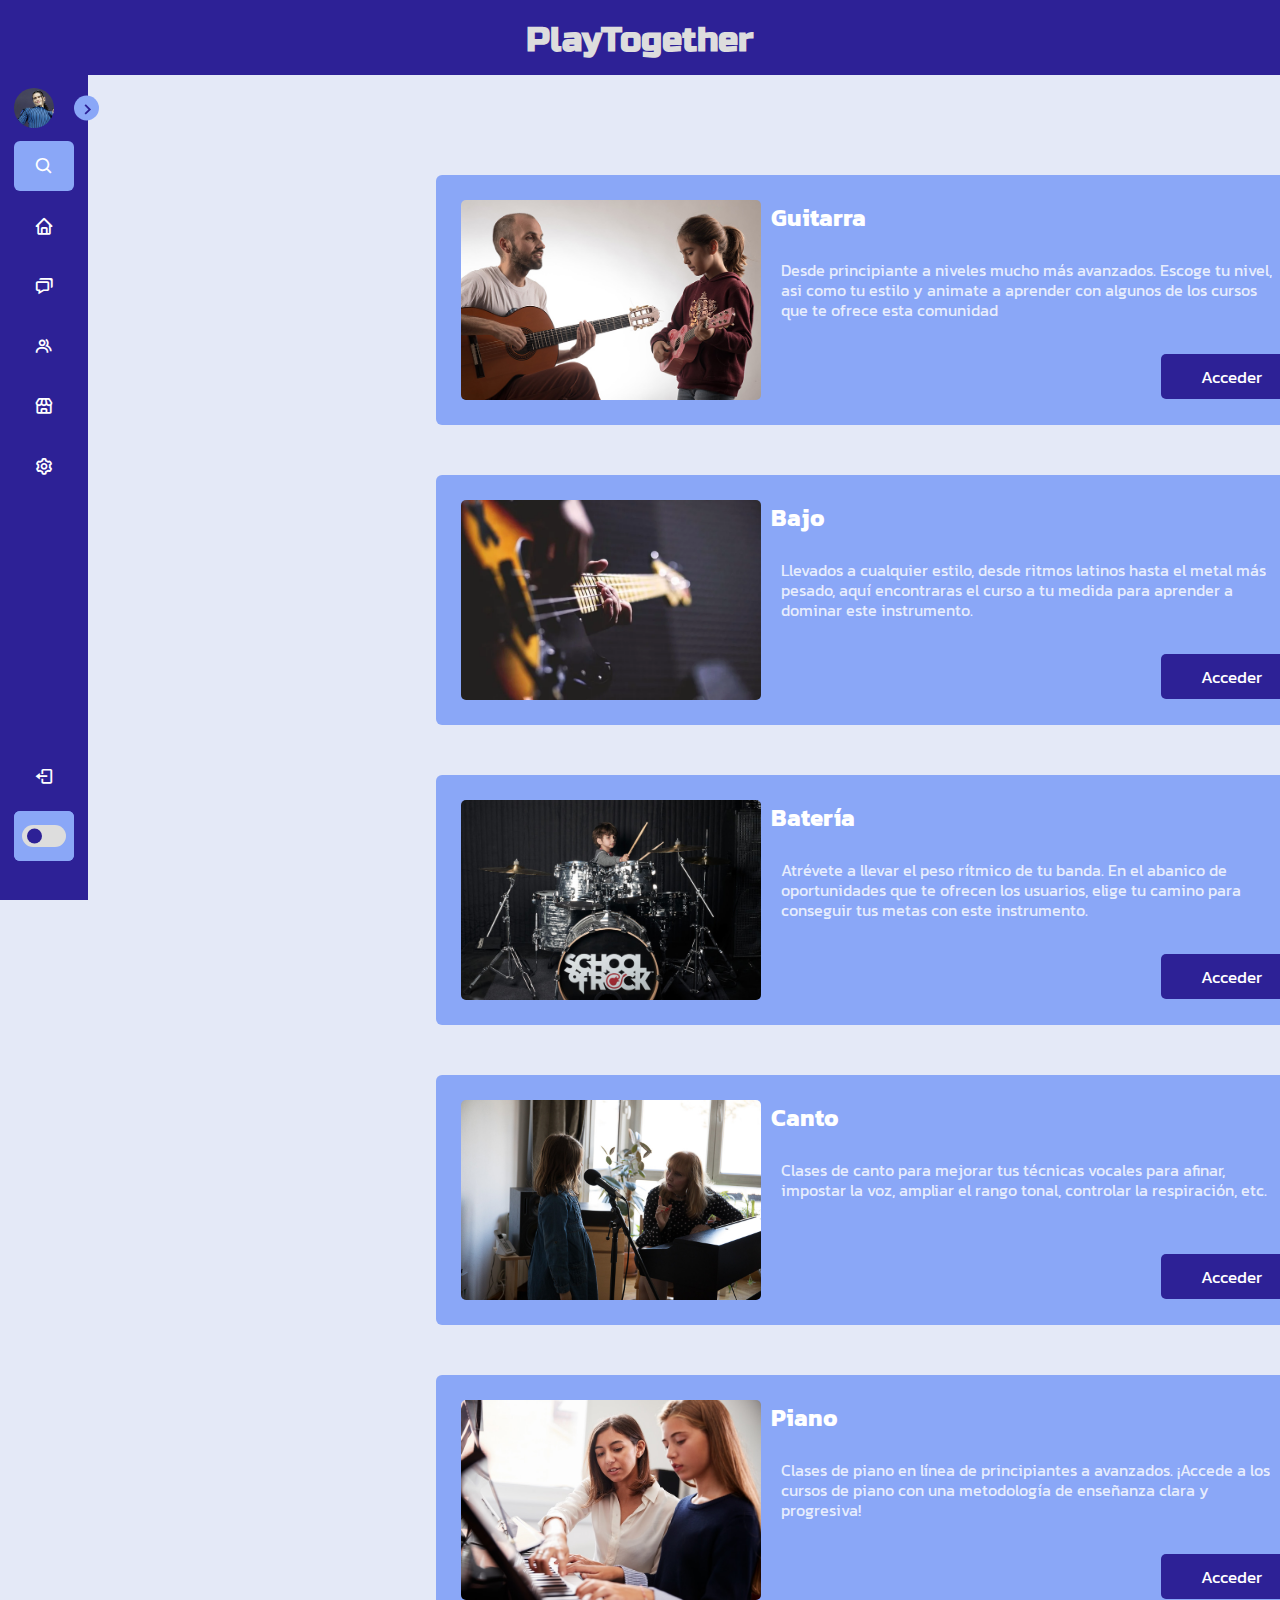
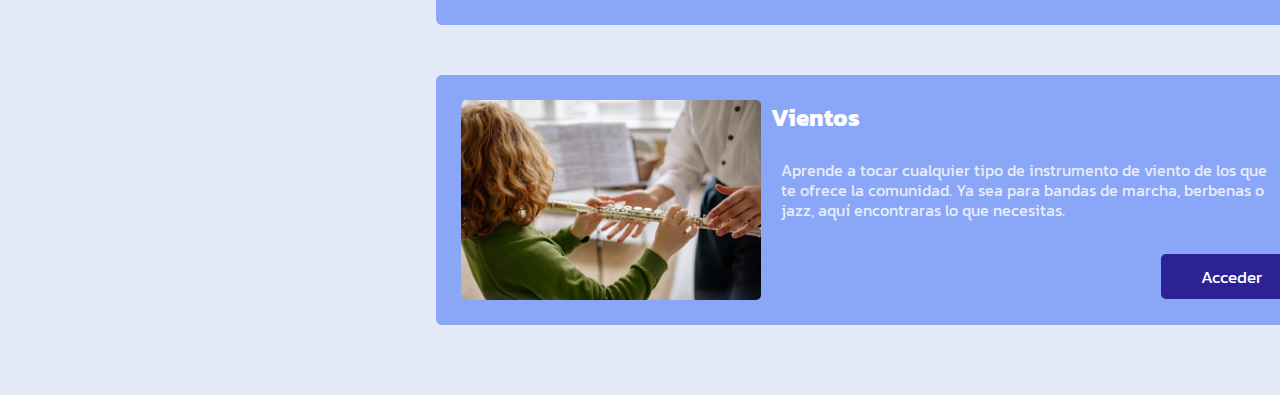
==== clases.html @ 4ceff741 "Add files via upload" ====
<!DOCTYPE html>
<html lang="es">

<head>
  <meta charset="UTF-8">
  <meta http-equiv="X-UA-Compatible" content="IE=edge">
  <meta name="viewport" content="width=device-width, initial-scale=1.0">
  <link href='https://unpkg.com/boxicons@2.1.4/css/boxicons.min.css' rel='stylesheet'>
  <link rel="stylesheet" href="style.css">
  <title>NavBar</title>
</head>

<body>
  <!--HEADER-->
  <header class="cabecera">
    <h1>PlayTogether</h1>
  </header>
  <nav class="sidebar close">
    <header class="nav">
      <div class="image-text">
        <span class="image">
          <img src="img/user0.jpg" alt="user">
        </span>

        <div class="text header-text">
          <span class="name">Rosalia</span>
          <span class="profession">Motomami</span>
        </div>
      </div>

      <i class='bx bx-chevron-right toggle'></i>

    </header>

    <!--SIDEBAR-->

    <div class="menu-bar">
      <div class="menu">
        <ul>
        <li class="buscador">
          <i class='bx bx-search icon'></i>
          <input type="search" placeholder="Buscar...">
        </li>
      </ul>
        <ul class="menu-links">
          <li class="nav link">
            <a href="index.html">
              <i class='bx bx-home icon'></i>
              <span class="text nav-text">Inicio</span>
            </a>
          </li>
          <li class="nav link">
            <a href="#">
              <i class='bx bx-chat icon'></i>
              <span class="text nav-text">Mensajes</span>
            </a>
          </li>
          <li class="nav link">
            <a href="grupos.html">
              <i class='bx bx-group icon'></i>
              <span class="text nav-text">Grupos</span>
            </a>
          </li>
          <li class="nav link">
            <a href="#">
              <i class='bx bx-store icon'></i>
              <span class="text nav-text">Mercadillo</span>
            </a>
          </li>
          <li class="nav link">
            <a href="config.html">
              <i class='bx bx-cog icon'></i>
              <span class="text nav-text">Configuración</span>
            </a>
          </li>
        </ul>
      </div>

      <div class="bottom-content">
        <ul>
        <li class="">
          <a href="#">
            <i class="bx bx-log-out icon"></i>
            <span class="text nav-text">Salir</span>
          </a>
        </li>
      </ul>
      <ul>
        <li class="mode">
          <div class="moon-sun">
            <i class="bx bx-moon icon moon"></i>
            <i class="bx bx-sun icon sun"></i>
          </div>
          <span class="mode-text text">Modo Oscuro</span>

          <div class="toggle-switch">
            <span class="switch"></span>
          </div>
        </li>
      </ul>
      </div>
    </div>
  </nav>
  <div class="home">
    <!--SLIDER INICIO-->
    <section class="grupos">
      <div class="grupos-container">
        <div class="grupos-card">
          <div class="grupos-image">
            <img src="img/clases1.jpg" class="grupos-thumb" alt="">
          </div>
          <div class="grupos-info">
            <div class="grupos-header">
              <h2 class="grupos-name">Guitarra </h2>
            </div>
            <p class="grupos-short-description">Desde principiante a niveles mucho más avanzados. Escoge tu nivel, asi como tu estilo y
              animate a aprender con algunos de los cursos que te ofrece esta comunidad
            </p>
            <div class="button">
              <a href="guitarra.html">Acceder</a>
            </div>
          </div>
        </div>
        <div class="grupos-card">
          <div class="grupos-image">
            <img src="img/clases2.jpg" class="grupos-thumb" alt="">
          </div>
          <div class="grupos-info">
            <div class="grupos-header">
              <h2 class="grupos-name">Bajo </h2>
            </div>
            <p class="grupos-short-description">Llevados a cualquier estilo, desde ritmos latinos hasta el metal más pesado, aquí encontraras el curso a tu medida para aprender
              a dominar este instrumento.
            </p>
            <div class="button">
              <a href="#">Acceder</a>
            </div>
          </div>
        </div>
        <div class="grupos-card">
          <div class="grupos-image">
            <img src="img/clases3.jpg" class="grupos-thumb" alt="">
          </div>
          <div class="grupos-info">
            <div class="grupos-header">
              <h2 class="grupos-name">Batería </h2>
            </div>
            <p class="grupos-short-description">Atrévete a llevar el peso rítmico de tu banda. En el abanico de oportunidades que te ofrecen los usuarios,
               elige tu camino para conseguir tus metas con este instrumento.
            </p>
            <div class="button">
              <a href="#">Acceder</a>
            </div>
          </div>
        </div>
        <div class="grupos-card">
          <div class="grupos-image">
            <img src="img/clases4.jpg" class="grupos-thumb" alt="">
          </div>
          <div class="grupos-info">
            <div class="grupos-header">
              <h2 class="grupos-name">Canto </h2>
            </div>
            <p class="grupos-short-description">Clases de canto para mejorar tus técnicas vocales para afinar, impostar la voz, ampliar el rango tonal, controlar la respiración, etc.
            </p>
            <div class="button">
              <a href="#">Acceder</a>
            </div>
          </div>
        </div>
        <div class="grupos-card">
          <div class="grupos-image">
            <img src="img/clases5.jpg" class="grupos-thumb" alt="">
          </div>
          <div class="grupos-info">
            <div class="grupos-header">
              <h2 class="grupos-name">Piano </h2>
            </div>
            <p class="grupos-short-description">Clases de piano en línea de principiantes a avanzados. ¡Accede a los cursos de piano con una metodología de enseñanza clara y progresiva!
            </p>
            <div class="button">
              <a href="#">Acceder</a>
            </div>
          </div>
        </div>
        <div class="grupos-card">
          <div class="grupos-image">
            <img src="img/clases6.jpg" class="grupos-thumb" alt="">
          </div>
          <div class="grupos-info">
            <div class="grupos-header">
              <h2 class="grupos-name">Vientos </h2>
            </div>
            <p class="grupos-short-description">Aprende a tocar cualquier tipo de instrumento de viento de los que te ofrece la comunidad. Ya sea para bandas de marcha, berbenas o jazz, aquí
              encontraras lo que necesitas.
            </p>
            <div class="button">
              <a href="#">Acceder</a>
            </div>
          </div>
        </div>
      </div>
    </section>
  </div>
  <script src="script.js"></script>
</body>

</html>
---- style.css ----
@import url('https://fonts.googleapis.com/css2?family=Kanit:wght@300;400;500;600;700&display=swap');

@import url('https://fonts.googleapis.com/css2?family=Kanit:wght@300;400;500;600;700&family=Russo+One&display=swap');


* {
    margin: 0;
    padding: 0;
    box-sizing: border-box;
    scrollbar-width: none;
}

:root {
    /* COLORES */
    --body-color: #E4E9F7;
    --sidebar-color: #2d2196;
    --primary-color: #8aa7f7;
    --primary-color-light: #8aa7f7;
    --second-color:#ae4ac2;
    --toggle-color: #DDD;
    --text-color: #ffffff;
    --text2-color: #2d2196;

    /* TRANSICIONES */
    --tran-02: all 0.2s ease;
    --tran-03: all 0.3s ease;
    --tran-04: all 0.4s ease;
    --tran-05: all 0.5s ease;
}

header.cabecera{
    position: fixed;
    top: 0;
    left: 0;
    width: 100%;
    height: 75px;
    text-align: center;
    background: var(--sidebar-color);
    color: var(--toggle-color);
    font-size: 17px;
    transition: var(--tran-05);
    z-index: 100;
}

header h1{
    margin-top: 20px;
    font-family: 'Russo One', sans-serif;
}

body {
    font-family: 'Kanit', sans-serif;
    height: 100vh;
    background: var(--body-color);
    transition: var(--tran-03);
}

body.dark{
    --body-color: #18191a;
    --sidebar-color: #242526;
    --primary-color: #3a3b3c;
    --primary-color-light: #3a3b3c;
    --second-color:#fff;
    --toggle-color: #fff;
    --text-color: #ccc;
    --text2-color: #ccc;
}

/* SIDEBAR */
.sidebar {
    position: fixed;
    bottom: 0;
    left: 0;
    height: calc(100% - 75px);
    width: 250px;
    padding: 10px 14px;
    background: var(--sidebar-color);
    transition: var(--tran-05);
    z-index: 100;
}

.sidebar.close{
    width: 88px;
}

/* CSS REUSABLE */
.sidebar .text {
    font-size: 16px;
    font-weight: 500;
    color: var(--text-color);
    transition: var(--tran-05);
    white-space: nowrap;
    opacity: 1;
}

.sidebar.close .text{
    opacity: 0;
}

.sidebar .image {
    min-width: 60px;
    display: flex;
    align-items: center;
}

.sidebar li {
    height: 50px;
    margin-top: 10px;
    list-style: none;
    display: flex;
    align-items: center;
}

.sidebar li .icon {
    display: flex;
    align-items: center;
    justify-content: center;
    min-width: 60px;
    font-size: 20px;
}

.sidebar li .icon,
.sidebar li .text {
    color: var(--text-color);
    transition: var(--tran-02);
}

.sidebar header{
    position: relative;
}



.sidebar .image-text img {
    width: 40px;
    height: 40px;
    object-fit: cover;
    border-radius: 50%;
}

.sidebar header .image-text {
    display: flex;
    align-items: center;

}

header .image-text .header-text {
    display: flex;
    flex-direction: column;
}

.header-text .name {
    font-weight: 600;
}


.header-text .profession {
    margin-top: -2px;
}

.sidebar header .toggle {
    position: absolute;
    top: 50%;
    right: -25px;
    transform: translateY(-50%)  rotate(180deg);
    height: 25px;
    width: 25px;
    background: var(--primary-color);
    display: flex;
    align-items: center;
    justify-content: center;
    border-radius: 50%;
    color: var(--sidebar-color);
    font-size: 22px;
    z-index: 200;
}

.sidebar.close header .toggle{
    transform: translateY(-50%);
}

body.dark .sidebar header .toggle{
    color: var(--text-color);
}

.sidebar .buscador {
    background: var(--primary-color-light);
    border-radius: 6px;
}

.buscador input {
    height: 100%;
    width: 100%;
    outline: none;
    border: none;
    border-radius: 6px;
    background: var(--primary-color-light);
    color: var(--text-color);
}

.sidebar li a{
    height: 100%;
    width: 100%;
    display: flex;
    align-items: center;
    text-decoration: none;
    border-radius: 6px;
    transition: var(--tran-04);
}

.sidebar li a:hover{
    background: var(--primary-color);
}

.sidebar li a:hover .icon,
.sidebar li a:hover .text{
    color: var(--sidebar-color);
}

body.dark .sidebar li a:hover .icon,
body.dark .sidebar li a:hover .text{
    color: var(--text-color);
}

.sidebar .menu-bar{
    height: calc(100% - 75px);
    display: flex;
    flex-direction: column;
    justify-content: space-between;
}

.sidebar .nav-links li .sub-menu{
  padding: 6px 6px 14px 80px;
  margin-top: -10px;
  background: #1d1b31;
  display: none;
}
.sidebar .nav-links li.showMenu .sub-menu{
  display: block;
}
.sidebar .nav-links li .sub-menu a{
  color: #fff;
  font-size: 15px;
  padding: 5px 0;
  white-space: nowrap;
  opacity: 0.6;
  transition: all 0.3s ease;
}
.sidebar .nav-links li .sub-menu a:hover{
  opacity: 1;
}
.sidebar.close .nav-links li .sub-menu{
  position: absolute;
  left: 100%;
  top: -10px;
  margin-top: 0;
  padding: 10px 20px;
  border-radius: 0 6px 6px 0;
  opacity: 0;
  display: block;
  pointer-events: none;
  transition: 0s;
}
.sidebar.close .nav-links li:hover .sub-menu{
  top: 0;
  opacity: 1;
  pointer-events: auto;
  transition: all 0.4s ease;
}
.sidebar .nav-links li .sub-menu .link_name{
  display: none;
}
.sidebar.close .nav-links li .sub-menu .link_name{
  font-size: 18px;
  opacity: 1;
  display: block;
}
.sidebar .nav-links li .sub-menu.blank{
  opacity: 1;
  pointer-events: auto;
  padding: 3px 20px 6px 16px;
  opacity: 0;
  pointer-events: none;
}
.sidebar .nav-links li:hover .sub-menu.blank{
  top: 50%;
  transform: translateY(-50%);
}

.menu-bar .mode{
    position: relative;
    border-radius: 6px;
    background: var(--primary-color-light);
}

.menu-bar .mode .moon-sun{
    height: 50px;
    width: 60px;
    display: flex;
    align-items: center;
}

.menu-bar .mode i{
    position: absolute;
    transition: var(--tran-03);
}

.menu-bar .mode i.sun{
    opacity: 0;
}

body.dark .menu-bar .mode i.sun{
    opacity: 1;
}

body.dark .menu-bar .mode i.moon{
    opacity: 0;
}

.menu-bar .mode .toggle-switch{
    position: absolute;
    right: 0;
    display: flex;
    align-items: center;
    justify-content: center;
    height: 100%;
    min-width: 60px;
    cursor: pointer;
    border-radius: 6px;
    background: var(--primary-color-light);

}

.toggle-switch .switch{
    position: relative;
    height: 22px;
    width: 44px;
    border-radius: 25px;
    background: var(--toggle-color);
}

.switch::before{
    content: '';
    position: absolute;
    height: 15px;
    width: 15px;
    border-radius: 50%;
    top: 50%;
    left: 5px;
    transform: translateY(-50%);
    background: var(--sidebar-color);
    transition: var(--tran-04);
}


body.dark .switch::before{
    left: 24px;
}

.home{
    position: relative;
    bottom: 0;
    height: 100%;
    left: 250px;
    width: calc(100% - 250px);
    transition: var(--tran-05);
}

.home .text{
    font-size: 30px;
    font-weight: 500;
    color: var(--text-color);
    padding: 8px 40px;
    width: calc(100% - 88px);
}

.sidebar.close ~ .home{
    left: 88px;
    width: calc(100% - 88px);

}


/* SLICER INICIO */

.content {
    width: 100%;
    position: absolute;
    top: 50%;
    transform: translateY(-50%);
    text-align: center;
    color: #fff;
  }

  .content h1 {
    font-size: 70px;
    margin-top: 80px;
  }

  .content p {
    margin: 20px auto;
    font-weight: 100;
    line-height: 25px;
  }


  /* FOTOS */

  .fotos {
    position: relative;
    overflow: hidden;
    padding: 20px;
    padding-top: 175px;
  }

  .fotos-container {
    padding: 0 10vw;
    display: flex;
    overflow-x: auto;
    scroll-behavior: smooth;
  }

  .fotos-container::-webkit-scrollbar {
    display: none;
  }

  .fotos-card {
    flex: 0 0 auto;
    width: 250px;
    height: 500px;
    margin-right: 40px;
    padding: 15px;
    background-color: var(--primary-color);
    border-radius: 6px;
  }

  .fotos-image {
    position: relative;
    width: 100%;
    height: 350px;
    overflow: hidden;
  }

  .fotos-thumb {
    width: 100%;
    height: 100%;
    object-fit: cover;
  }

  .fotos-info {
    width: 100%;
    height: 100px;
    padding-top: 10px;
  }

  .fotos-header{
    display: flex;
    justify-content: space-around;
  }

  .fotos-user {
    color: var(--text-color);

  }

  .fotos-short-description {
    width: 100%;
    height: 20px;
    line-height: 20px;
    word-wrap: break-word;
    overflow: hidden;
    opacity: 0.8;
    margin: 5px 0;
    color: var(--text-color);
  }

  .fotos-icon{
    display: flex;
    color: var(--text-color);
    font-size: 20px;
    align-items: center;
    justify-content: center;
    padding-left: 15px;
  }

  .fotos-icon .bx{
    margin: 5px;
  }

  .fotos.icon i.like{
    padding: 10px;
  }

  .fotos.icon i.comment{
    padding: 10px;
  }

  .fotos .arrow{
    font-size: 75px;
    color: var(--second-color);
    position: absolute;
    padding-top: 15%;
    z-index: 7;
  }

  .fotos .arrow {
    padding-right: 10px;
  }

  .fotos i.right{
    right: 50px;
  }

  .fotos i.left{
    left: 50px;
  }


  .pre-btn,
  .nxt-btn {
    border: none;
    width: 10vw;
    height: 100%;
    position: absolute;
    top: 0;
    display: flex;
    justify-content: center;
    align-items: center;
    cursor: pointer;
    z-index: 8;
    opacity: 0;
  }

  .pre-btn {
    left: 50px;
    transform: rotate(180deg);
  }

  .nxt-btn {
    right: 50px;
  }

  .pre-btn img,
  .nxt-btn img {
    opacity: 0.2;
  }

  .pre-btn:hover img,
  .nxt-btn:hover img {
    opacity: 1;
  }

  .btn-crear{
    position: relative;
    margin-top: 150px;
    margin-left: 45%;
    width: 100px;
    height: 45px;
    border: none;
    font-size: 17px;
    font-weight: 500;
    background: var(--body-color);
    color: var(--second-color);
    border: 2px solid var(--second-color);
    border-radius: 5px;
    cursor: pointer;
    text-decoration: none;
    text-align: center;
    font-family: 'Kanit', sans-serif;
  }


  /* CONF BAR */

  .panel{
    position: relative;
    top: 0;
  }

  .conf{
    position: fixed;
    top: 0;
    left: 255px;
    width: 250px;
    transition: var(--tran-05);
    margin-top: 200px;
  }


  .conf-bar{
    width: 250px;
  }

  .conf-bar .text {
    font-size: 16px;
    font-weight: 500;
    color: var(--text-color);
    transition: var(--tran-05);
    white-space: nowrap;
    opacity: 1;
  }

  .conf-bar li {
    height: 50px;
    margin-top: 10px;
    list-style: none;
    display: flex;
    align-items: center;
  }

  .conf-bar li .icon {
    display: flex;
    align-items: center;
    justify-content: center;
    min-width: 60px;
    font-size: 20px;
  }

  .conf-bar li .icon,
  .conf-bar li .text {
    color: var(--text2-color);
    transition: var(--tran-02);
  }

  .conf-bar li a{
    height: 100%;
    width: 100%;
    display: flex;
    align-items: center;
    text-decoration: none;
    border-radius: 6px;
    transition: var(--tran-04);
  }

  .conf-bar li a:hover{
    background: var(--primary-color);
  }

  .config{
    position: fixed;
    width: 450px;
    border-radius: 16px;
    top: 180px;
    left: 730px;
    color: var(--text2-color);
  }


  .form-musica select{
    position: relative;
    width: 150px;
    height: 40px;
    background-color: var(--primary-color);
    border-radius: 5px;
    border: none;
    margin-left: 20px;
    text-align: center;
    font-family: 'Kanit', sans-serif;
    color: var(--text2-color);
    margin-bottom: 15px;
  }

  .form-musica select option{
    text-align: center;
    font-family: 'Kanit', sans-serif;
    color: var(--text2-color);
  }

  .guardar-button{
    margin-top: 50px;
    margin-left: 150px;
  }

  .guardar-button a{
    font-family: 'Kanit', sans-serif;
    margin-top: 13px;
    height: 45px;
    border: none;
    font-size: 17px;
    font-weight: 400;
    background: var(--sidebar-color);
    color:  var(--text-color);
    border-radius: 5px;
    cursor: pointer;
    text-decoration: none;
    text-align: center;
    padding: 10px;
    justify-content: space-between;
  }

/*LOGIN REG*/


.reg{
  position: fixed;
  background: #fff;
  width: 450px;
  border-radius: 16px;
  box-shadow: 0 0 128px 0 rgba(0, 0, 0, 0.1),
  0 32px 64px -48px rgba(0, 0, 0, 0.5);
  top: 250px;
  left: 400px;
  color: var(--text2-color);
}

.log{
  position: fixed;
  background: #fff;
  width: 450px;
  border-radius: 16px;
  box-shadow: 0 0 128px 0 rgba(0, 0, 0, 0.1),
  0 32px 64px -48px rgba(0, 0, 0, 0.5);
  top: 250px;
  left: 1050px;
  color: var(--text2-color);
}


.form{
  padding: 25px 30px;
}

.form header{
  font-size: 25px;
  font-weight: 600;
  padding-bottom: 10px;
  border-bottom: 1px solid #e6e6e6;
}

.form form{
  margin: 20px 0;
}


.form form .name-details{
  display: flex;
}

.form .name-details .field:first-child{
  margin-right: 10px;
}

.form .name-details .field:last-child{
  margin-left: 10px;
}

.form form .field{
  display: flex;
  position: relative;
  flex-direction: column;
  margin-bottom: 10px;
}

.form form .field label{
  margin-bottom: 2px;
}

.form form .field input{
  outline: none;
}

.form form .input input{
  height: 40px;
  width: 100%;
  font-size: 16px;
  padding: 0 10px;
  border: 1px solid #ccc;
  border-radius: 5px;
}


.form form .button a{
  font-family: 'Kanit', sans-serif;
  margin-top: 13px;
  height: 45px;
  border: none;
  font-size: 17px;
  font-weight: 400;
  background: var(--sidebar-color);
  color:  var(--text-color);
  border-radius: 5px;
  cursor: pointer;
  text-decoration: none;
  text-align: center;
  padding: 10px;
}


.form .link{
  text-align: center;
  margin: 10px 0;
  font-size: 17px;
}

.form .link a{
  color: var(--sidebar-color);
}

.form .link a:hover{
  text-decoration: underline;
}


/*GRUPOS*/
.home .grupos{
  justify-content: center;
}

.grupos {
  position: absolute;
  overflow: hidden;
  padding: 20px;
  padding-top: 175px;
  margin-left: 200px;
}

.grupos-container {
  padding: 0 10vw;
  overflow-x: auto;
  scroll-behavior: smooth;
  flex-direction: column;
}

.grupos-container::-webkit-scrollbar {
  display: none;
}

.grupos-card {
  display: flex;
  width: 900px;
  height: 250px;
  margin-right: 40px;
  padding: 15px;
  background-color: var(--primary-color);
  border-radius: 6px;
  margin-bottom: 50px;
}

.grupos .image {
  display: flex;
  align-items: center;
}

.grupos-thumb {
  max-width: 300px;
  max-height: 300px;
  object-fit: cover;
  margin: 10px;
  border-radius: 5px;
}

.grupos-info {
  width: 100%;
  height: 100px;
  padding-top: 10px;
}

.grupos-header{
  display: flex;
  color: var(--text-color);
}

.grupos-short-description {
  display: flex;
  width: 500px;
  height: 80%;
  line-height: 20px;
  word-wrap: break-word;
  overflow: hidden;
  opacity: 0.8;
  margin-left: 10px;
  margin-top: 25px;
  color: var(--text-color);
}

.grupos .button a{
  padding: 10px 40px;
  display: flex;
  width: 150px;
  font-family: 'Kanit', sans-serif;
  margin-top: 22px;
  height: 45px;
  border: none;
  font-size: 17px;
  font-weight: 400;
  background: var(--sidebar-color);
  color:  var(--text-color);
  border-radius: 5px;
  cursor: pointer;
  text-decoration: none;
  text-align: center;
  margin-left: 390px;
}


/*CLASES*/


.clases {
  position: relative;
  overflow: hidden;
  padding: 20px;
  padding-top: 175px;
  margin-top: 100px;
}

.clases-container {
  padding: 0 10vw;
  display: flex;
  overflow-x: auto;
  scroll-behavior: smooth;
}

.clases-container::-webkit-scrollbar {
  display: none;
}

.clases-card {
  width: 300px;
  height: 500px;
  margin-right: 40px;
  padding: 15px;
  background-color: var(--primary-color);
  border-radius: 6px;
  color: var(--text-color);
}

.clases-image {
  position: relative;
  width: 100%;
  height: 250px;
  overflow: hidden;
}

.clases-thumb {
  width: 100%;
  height: 100%;
  object-fit: cover;
}

.clases-info {
  width: 100%;
  height: 100px;
  padding-top: 10px;
}

.clases-header{
  display: flex;
  justify-content: space-around;
}

.clases-lvl {
  opacity: 0.8;
}

.clases-short-description {
  display: flex;
  width: 220px;
  height: 110px;
  line-height: 20px;
  word-wrap: break-word;
  overflow: hidden;
  opacity: 0.8;
  margin: 5px 0;
  color: var(--text-color);
}

.clases-icon{
  display: flex;
  color: var(--text-color);
  font-size: 20px;
  align-items: center;
  justify-content: center;
  padding-left: 15px;
}

.clases-icon .bx{
  margin: 5px;
}

.clases.icon i.like{
  padding: 10px;
}

.clases.icon i.comment{
  padding: 10px;
}

.clases .arrow{
  font-size: 75px;
  color: var(--second-color);
  position: absolute;
  padding-top: 15%;
  z-index: 7;
}

.clases .arrow {
  padding-right: 10px;
}

.clases i.right{
  right: 50px;
}

.clases i.left{
  left: 50px;
}

.clases-button{
  margin-top: 100px;
  margin-left: 95px;
  width: 0;
  height: 0;
}



.clases-button a{
  padding: 10px 40px;
  display: flex;
  width: 150px;
  font-family: 'Kanit', sans-serif;
  height: 45px;
  border: none;
  font-size: 17px;
  font-weight: 400;
  background: var(--sidebar-color);
  color:  var(--text-color);
  border-radius: 5px;
  cursor: pointer;
  text-decoration: none;
  text-align: center;
  margin-left: -42px;
  margin-top: -30px;
}
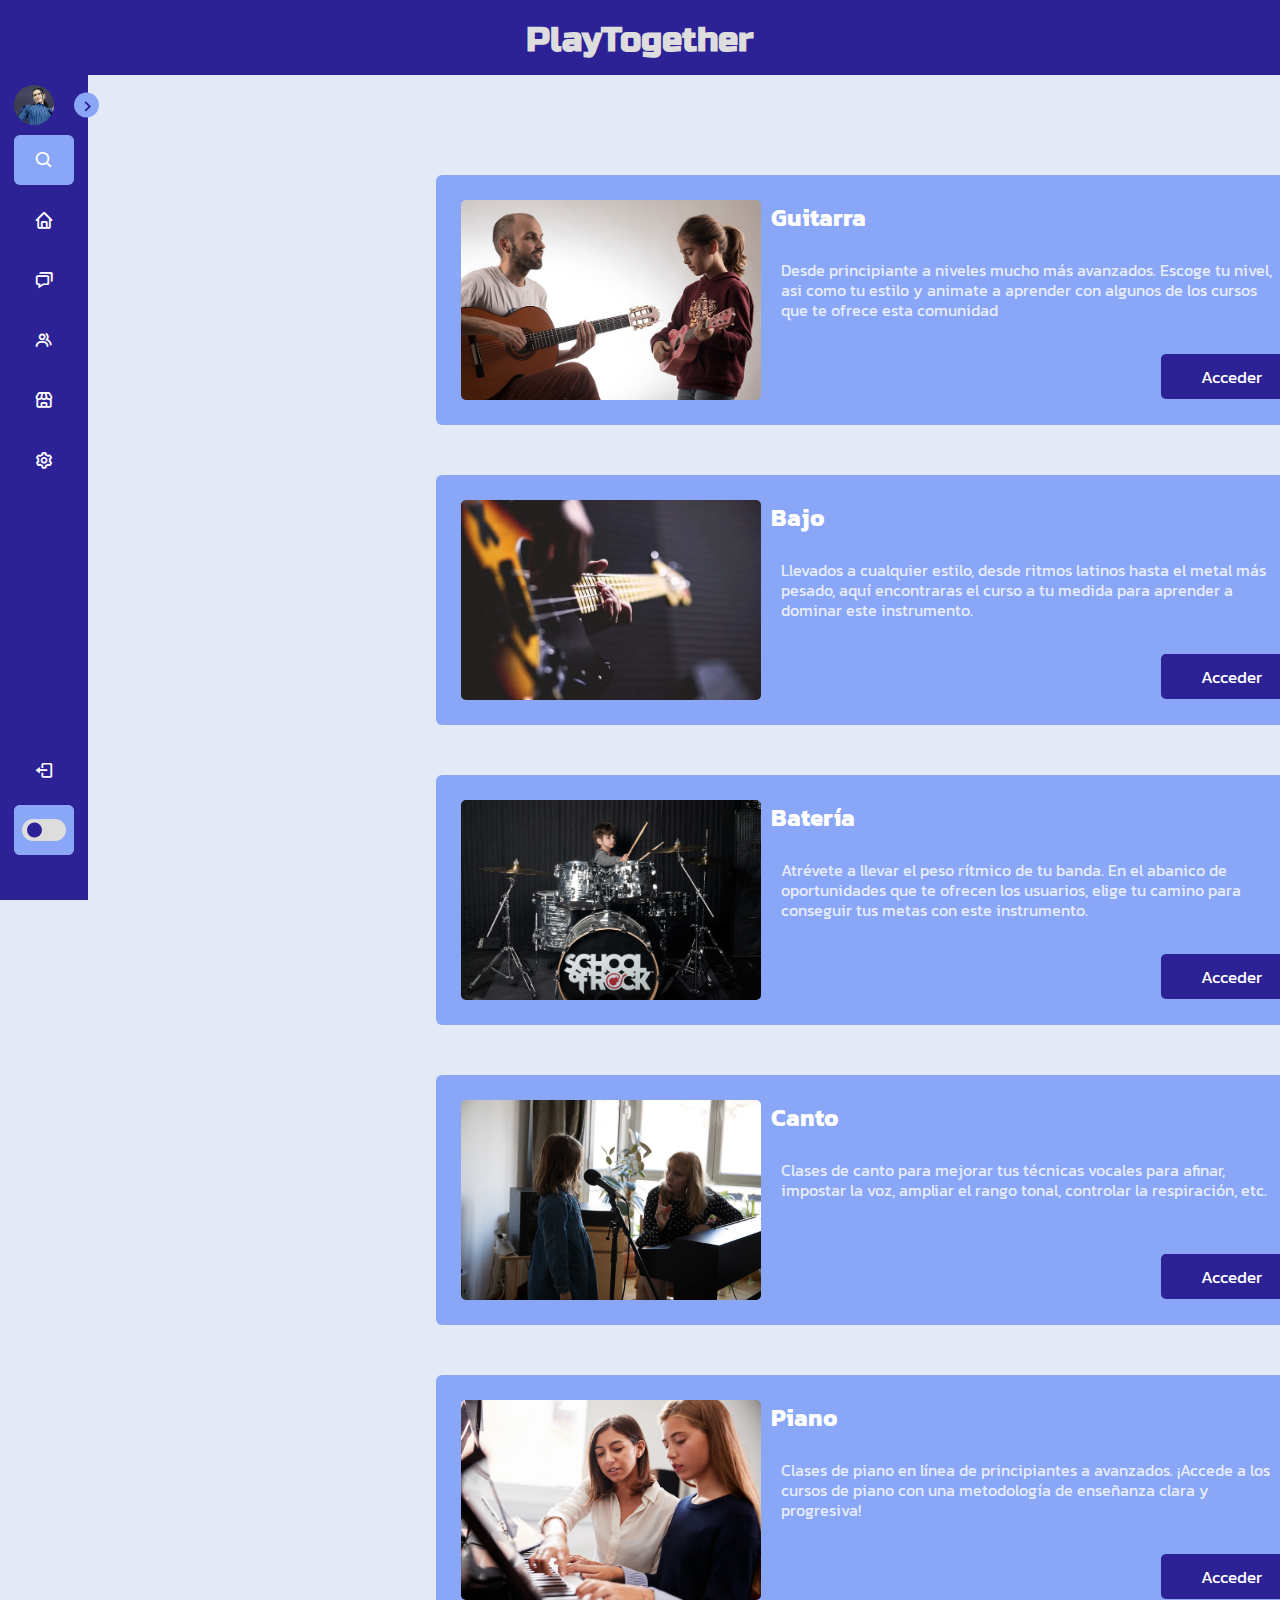
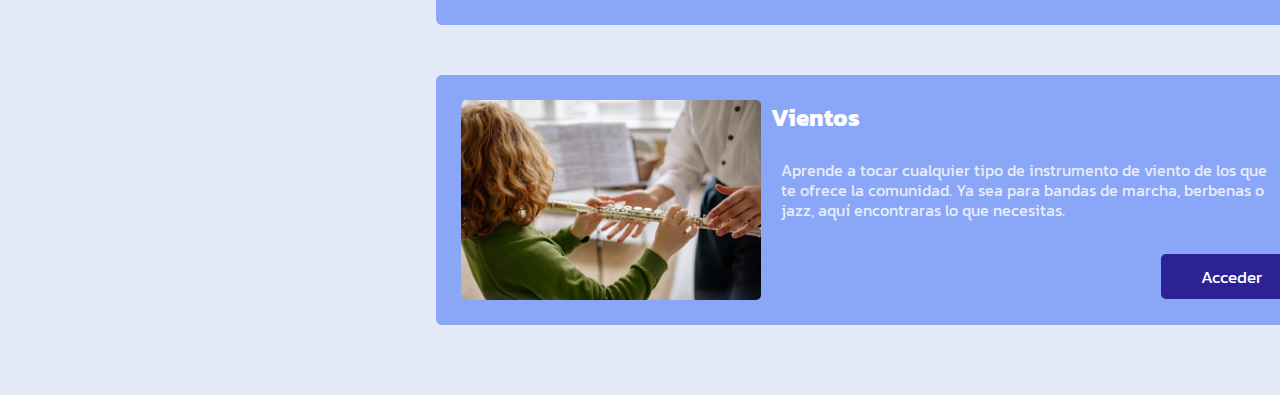
==== commit 68e9460c: "Add files via upload" ====
--- a/clases.html
+++ b/clases.html
@@ -107,7 +107,9 @@
       <div class="grupos-container">
         <div class="grupos-card">
           <div class="grupos-image">
-            <img src="img/clases1.jpg" class="grupos-thumb" alt="">
+            <a href="guitarra.html">
+              <img src="img/clases1.jpg" class="grupos-thumb" alt="">
+            </a>
           </div>
           <div class="grupos-info">
             <div class="grupos-header">
--- a/style.css
+++ b/style.css
@@ -93,7 +93,7 @@
 }
 
 .sidebar.close .text{
-    opacity: 0;
+    display: none;
 }
 
 .sidebar .image {
@@ -636,11 +636,10 @@
   }
 
   .config{
-    position: fixed;
+    position: relative;
     width: 450px;
-    border-radius: 16px;
-    top: 180px;
-    left: 730px;
+    top: 85px;
+    left: 370px;
     color: var(--text2-color);
   }
 
@@ -1032,3 +1031,225 @@
   margin-left: -42px;
   margin-top: -30px;
 }
+
+
+/*LECCIONES*/
+
+/*BREADCRUMBS*/
+
+.breadcrumbs{
+  position: relative;
+  top: 150px;
+  left: 150px;
+}
+
+.breadcrumbs ul{
+  list-style: none;
+}
+
+.breadcrumbs ul li{
+  display: inline-block;
+}
+
+.breadcrumbs ul li a{
+  width: 150px;
+  display: block;
+  height: 50px;
+  background-color: var(--sidebar-color);
+  text-align: center;
+  position: relative;
+  padding: 10px;
+  text-decoration: none;
+  color: var(--text-color);
+  border-radius: 5px;
+}
+
+.breadcrumbs ul li:first-child a{
+  background-color: var(--body-color);
+  color: var(--text2-color);
+  border: solid 1px var(--text2-color)
+}
+
+.breadcrumbs ul li a{
+  width: 150px;
+  display: block;
+  height: 50px;
+  background-color: var(--sidebar-color);
+  text-align: center;
+  position: relative;
+  padding: 10px;
+  text-decoration: none;
+  color: var(--text-color);
+  border-radius: 5px;
+}
+
+.breadcrumbs ul li a.active {
+  background-color: var(--primary-color);
+  color: var(--text2-color);
+}
+
+.wrap-video{
+  position: relative;
+  top: 150px;
+  left: 300px;
+  padding-bottom: 40px;
+  color: var(--text2-color);
+}
+ .wrap-video iframe{
+  width: 1024px;
+  height: 700px;
+  border: none;
+  border-radius: 5px;
+ }
+
+ .wrap-video p{
+  margin: 20px;
+  width: 1024px;
+ }
+
+
+ /* PUNTOS DE CORTE */
+
+
+ @media screen and (max-width: 412px){
+   /* LOGIN */
+  .reg{
+    width: 400px;
+    left: 6px;
+    top: 77px;
+  }
+
+  .log{
+    width: 400px;
+    left: 6px;
+    top: 590px;
+  }
+
+  /* INDEX */
+
+  .sidebar header .toggle{
+    display: none;
+  }
+
+  .fotos{
+    padding-left: 0px;
+    margin-left: 4px;
+  }
+
+  .pre-btn{
+    left: 0px;
+  }
+
+  .nxt-btn{
+    right: 0px;
+  }
+
+  .fotos i.left{
+    left: 0px;
+    top: 490px;
+  }
+
+  .fotos i.right{
+    right: 0px;
+    top: 490px;
+    padding-right: 0px;
+  }
+
+  .btn-crear{
+    margin-left: 37%;
+  }
+
+  /* CLASES */
+
+
+  .grupos{
+    left: 0px;
+    margin-left: 0px;
+    padding-left: 0px;
+  }
+
+  .grupos-container{
+    padding: 0 1vw;
+  }
+
+  .grupos-card{
+    width: 314px;
+    height: 222px;
+  }
+
+  .grupos-thumb{
+    max-width: 260px;
+  }
+
+  .grupos-info{
+    display: none;
+  }
+
+  /* CONFIG */
+
+  .conf{
+    left: 90px;
+    text-align: center;
+    width: 60px;
+    z-index: 1;
+  }
+
+  .conf-bar .text{
+    display: none;
+  }
+
+  .config{
+    width: 280px;
+    left: 76px;
+  }
+
+  .guardar-button{
+    margin-left: 50px;
+  }
+
+
+
+  /* GUITARRA */
+
+  .clases{
+    padding-left: 0px;
+    margin-left: 4px;
+  }
+
+  .clases i.left{
+    left: 0px;
+    top: 490px;
+  }
+
+  .clases i.right{
+    right: 0px;
+    top: 490px;
+    padding-right: 0px;
+  }
+
+  /* LECCION */
+
+  .breadcrumbs{
+    top: 90px;
+    left: 8px;
+  }
+
+  .breadcrumbs ul li{
+    padding: 2px;
+  }
+
+  .wrap-video{
+    top: 130px;
+    left: 12px;
+  }
+
+  .wrap-video iframe{
+    width: 300px;
+    height: auto;
+  }
+
+  .wrap-video p{
+    width: 260px;
+  }
+
+ }
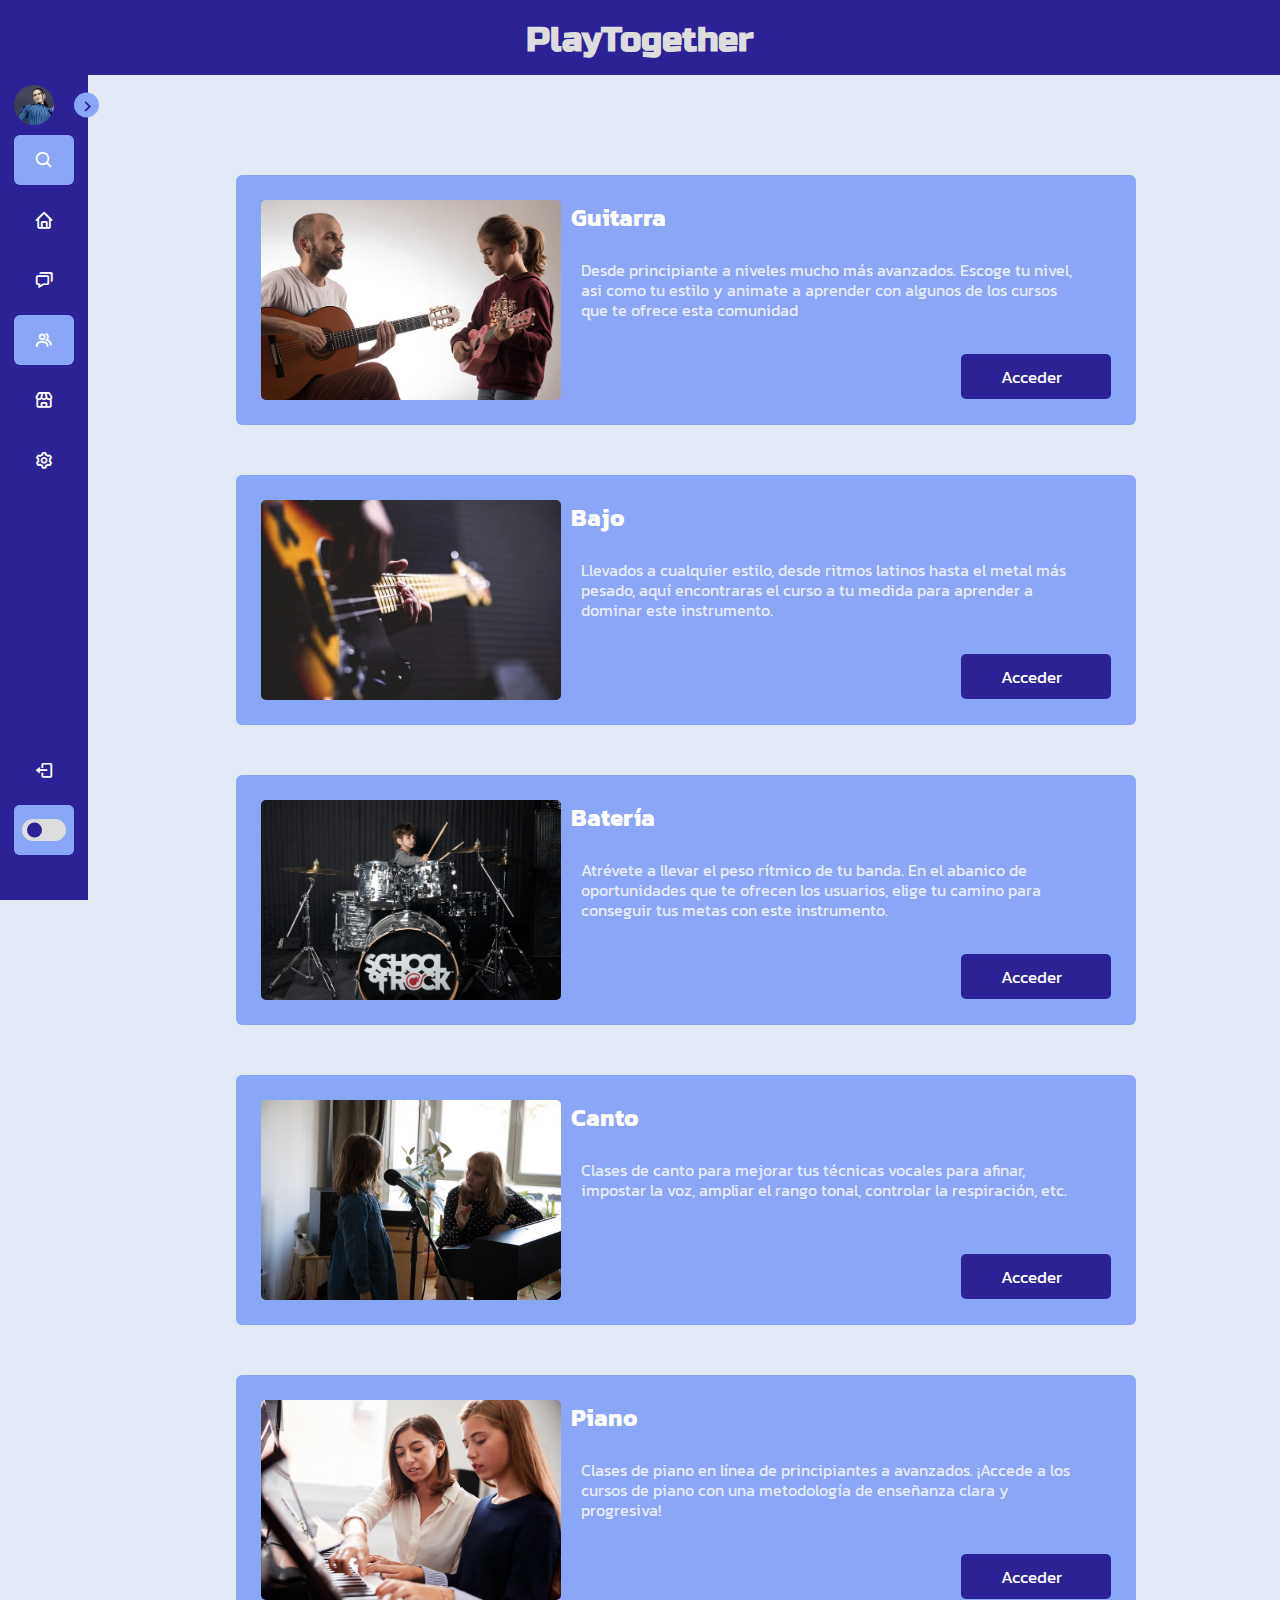
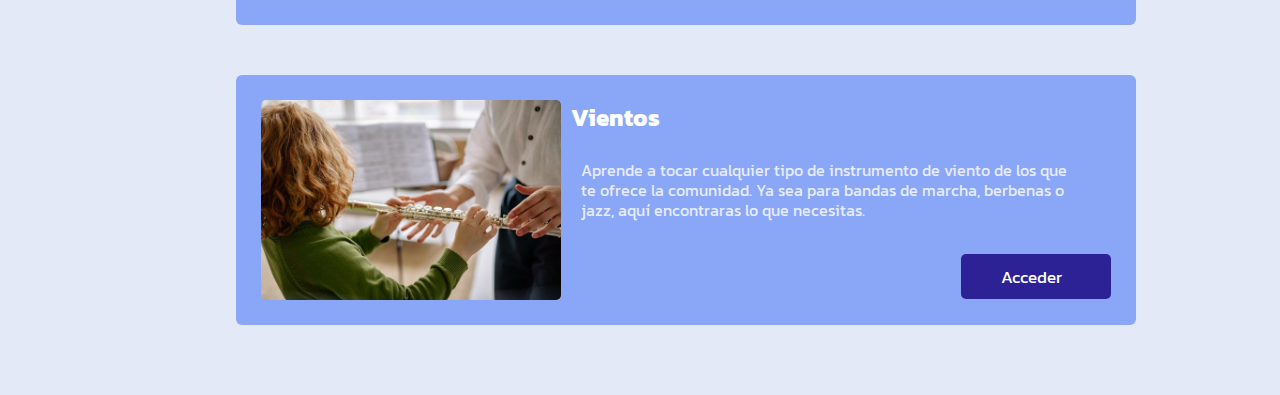
==== commit 51096a62: "Add files via upload" ====
--- a/clases.html
+++ b/clases.html
@@ -7,7 +7,7 @@
   <meta name="viewport" content="width=device-width, initial-scale=1.0">
   <link href='https://unpkg.com/boxicons@2.1.4/css/boxicons.min.css' rel='stylesheet'>
   <link rel="stylesheet" href="style.css">
-  <title>NavBar</title>
+  <title>PlayTogether - Clases</title>
 </head>
 
 <body>
@@ -56,7 +56,7 @@
             </a>
           </li>
           <li class="nav link">
-            <a href="grupos.html">
+            <a href="grupos.html" class="active">
               <i class='bx bx-group icon'></i>
               <span class="text nav-text">Grupos</span>
             </a>
--- a/style.css
+++ b/style.css
@@ -207,6 +207,10 @@
     transition: var(--tran-04);
 }
 
+.sidebar li a.active{
+  background: var(--primary-color);
+}
+
 .sidebar li a:hover{
     background: var(--primary-color);
 }
@@ -498,7 +502,7 @@
     font-size: 75px;
     color: var(--second-color);
     position: absolute;
-    padding-top: 15%;
+    padding-top: 330px;
     z-index: 7;
   }
 
@@ -531,12 +535,12 @@
   }
 
   .pre-btn {
-    left: 50px;
+    left: 51px;
     transform: rotate(180deg);
   }
 
   .nxt-btn {
-    right: 50px;
+    right: 62px;
   }
 
   .pre-btn img,
@@ -579,7 +583,7 @@
   .conf{
     position: fixed;
     top: 0;
-    left: 255px;
+    left: 17vw;
     width: 250px;
     transition: var(--tran-05);
     margin-top: 200px;
@@ -639,7 +643,7 @@
     position: relative;
     width: 450px;
     top: 85px;
-    left: 370px;
+    left: 21vw;
     color: var(--text2-color);
   }
 
@@ -805,11 +809,10 @@
 }
 
 .grupos {
-  position: absolute;
+  display: flex;
   overflow: hidden;
   padding: 20px;
   padding-top: 175px;
-  margin-left: 200px;
 }
 
 .grupos-container {
@@ -988,7 +991,7 @@
   font-size: 75px;
   color: var(--second-color);
   position: absolute;
-  padding-top: 15%;
+  padding-top:330px;
   z-index: 7;
 }
 
@@ -1041,6 +1044,7 @@
   position: relative;
   top: 150px;
   left: 150px;
+  margin-bottom: 15px;
 }
 
 .breadcrumbs ul{
@@ -1091,24 +1095,66 @@
 .wrap-video{
   position: relative;
   top: 150px;
-  left: 300px;
+  left: 20%;
   padding-bottom: 40px;
   color: var(--text2-color);
 }
  .wrap-video iframe{
-  width: 1024px;
-  height: 700px;
+  max-width: 1024px;
+  width: 70vw;
+  max-height: 700px;
+  height: 50vh;
   border: none;
   border-radius: 5px;
  }
 
  .wrap-video p{
   margin: 20px;
-  width: 1024px;
+  max-width: 1024px;
+  width: 70vw;
  }
 
 
  /* PUNTOS DE CORTE */
+ @media screen and (max-width:1500px){
+  .reg{
+    left: 24vw;
+    top: 15vh;
+  }
+
+  .log{
+    left: 24vw;
+    top: 620px;
+    margin-top: 30px;
+  }
+ }
+
+ @media screen and (max-width: 700px) {
+  .conf-bar .text{
+    display: none;
+  }
+
+ }
+
+ @media screen and (max-width: 1150px) {
+  .grupos-card{
+    width: 500px;
+    height: 345px;
+  }
+
+  .grupos-short-description {
+    width: 375px;
+    height: 108%;
+    margin-left: -266px;
+    margin-top: 182px;
+  }
+
+  .grupos .button a{
+    margin-top: -272px;
+    margin-left: -4px;
+  }
+
+ }
 
 
  @media screen and (max-width: 412px){
@@ -1166,6 +1212,13 @@
     left: 0px;
     margin-left: 0px;
     padding-left: 0px;
+    padding-right: 0px;
+  }
+
+  .grupos-header{
+    position: relative;
+    top: 178px;
+    left: -269px;
   }
 
   .grupos-container{
@@ -1174,14 +1227,15 @@
 
   .grupos-card{
     width: 314px;
-    height: 222px;
+    height: 243px;
   }
 
   .grupos-thumb{
     max-width: 260px;
   }
 
-  .grupos-info{
+  .grupos-info p,
+  .grupos-info .button a{
     display: none;
   }
 
@@ -1194,9 +1248,6 @@
     z-index: 1;
   }
 
-  .conf-bar .text{
-    display: none;
-  }
 
   .config{
     width: 280px;
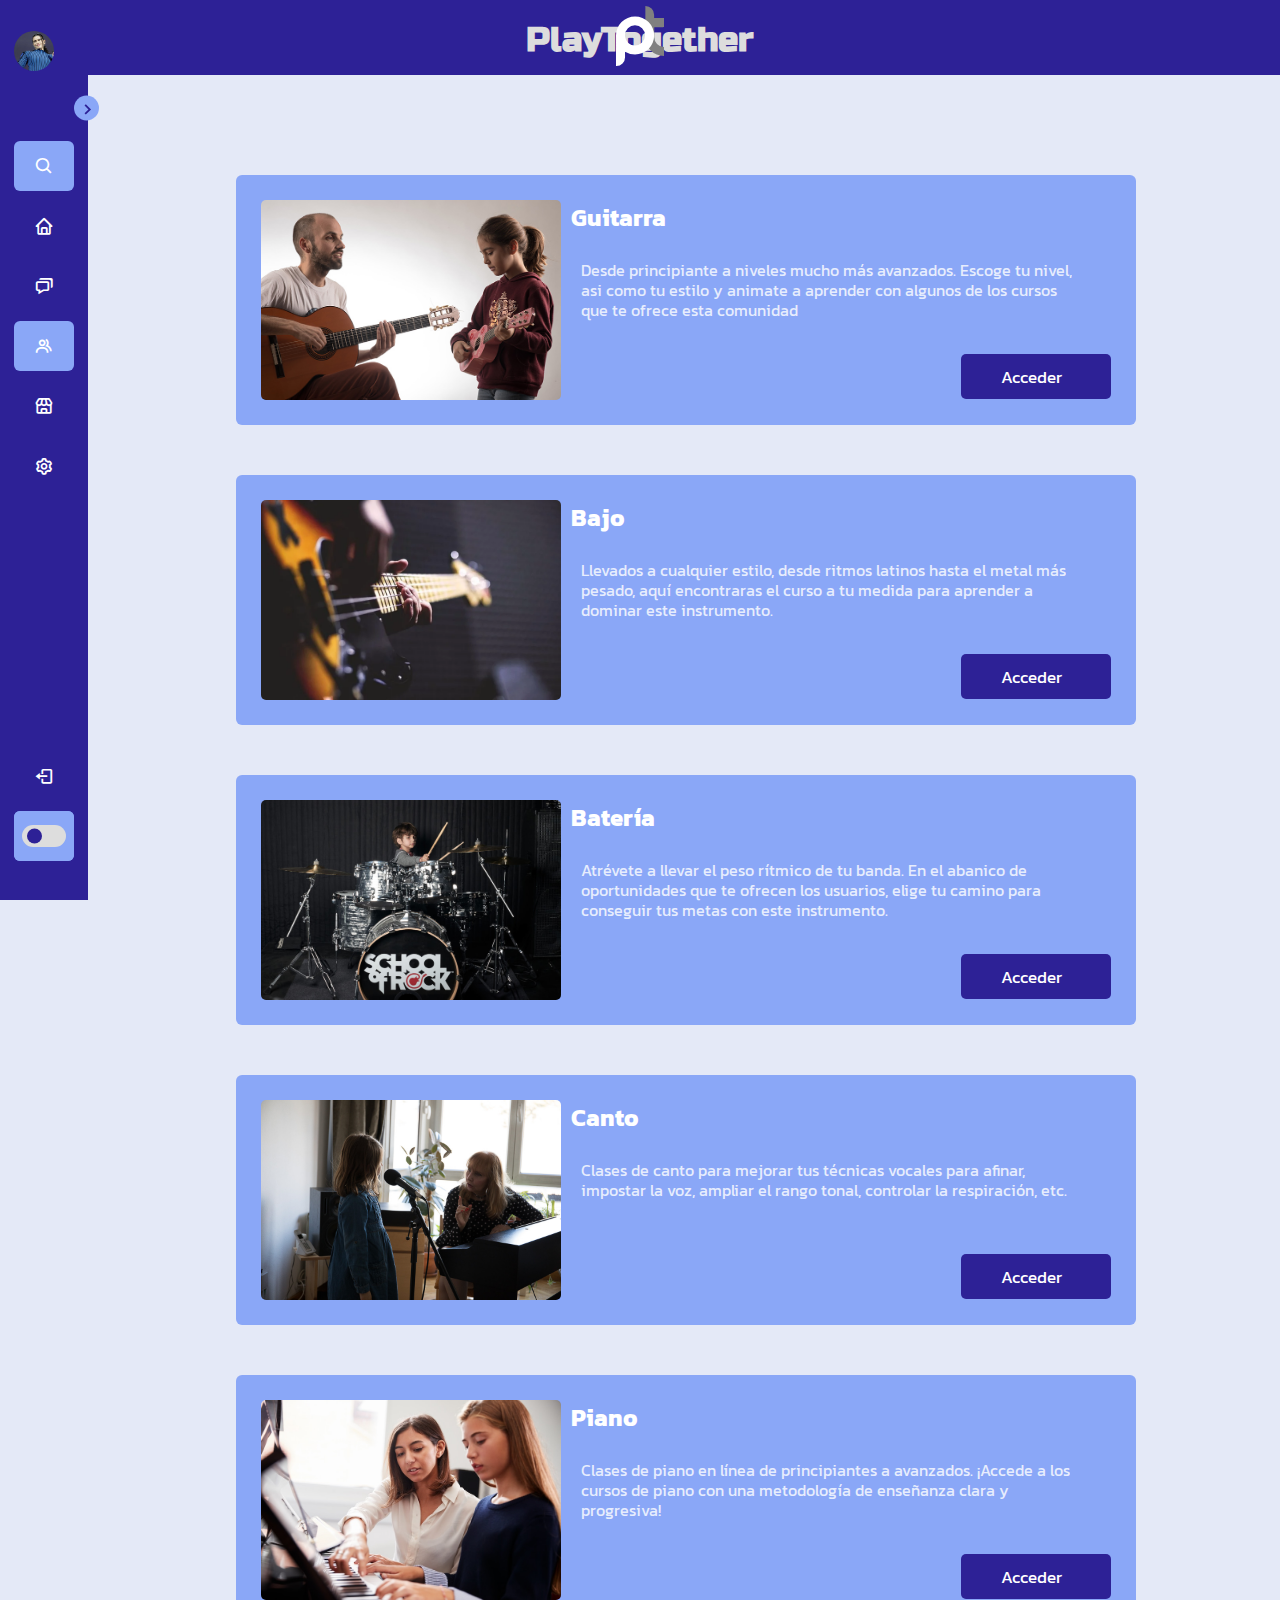
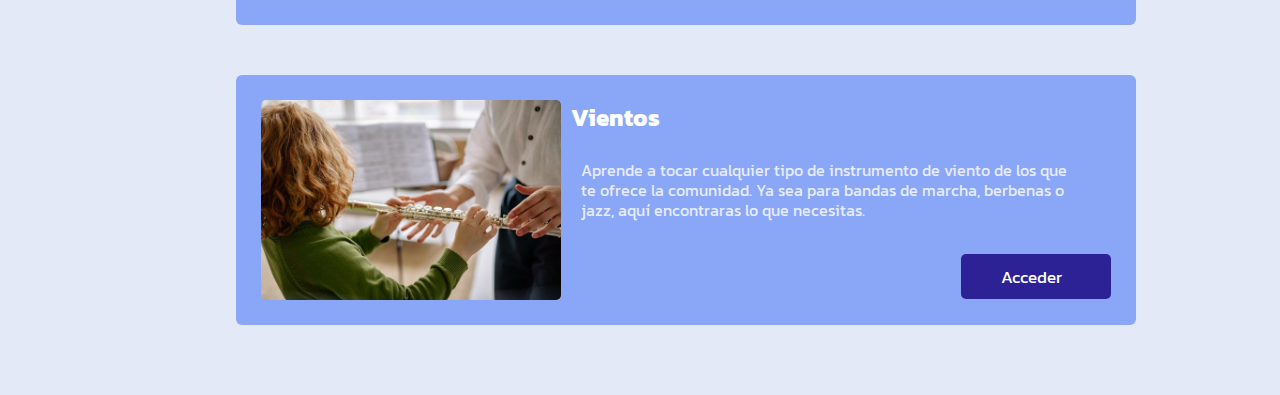
==== commit d6a628da: "Add files via upload" ====
--- a/clases.html
+++ b/clases.html
@@ -7,19 +7,27 @@
   <meta name="viewport" content="width=device-width, initial-scale=1.0">
   <link href='https://unpkg.com/boxicons@2.1.4/css/boxicons.min.css' rel='stylesheet'>
   <link rel="stylesheet" href="style.css">
+  <link rel="shortcut icon" href="media/img/favicon.ico" type="image/x-icon">
   <title>PlayTogether - Clases</title>
 </head>
 
 <body>
   <!--HEADER-->
+  <audio src="media/audios/bk-sound.mp3" type="audio/mp3" autoplay loop>
+  </audio>
   <header class="cabecera">
     <h1>PlayTogether</h1>
+    <picture >
+      <img class="logo" src="media/img/playtogether1.svg" alt="logo">
+    </picture>
   </header>
   <nav class="sidebar close">
     <header class="nav">
       <div class="image-text">
         <span class="image">
-          <img src="img/user0.jpg" alt="user">
+          <picture>
+            <img src="media/img/user0.jpg" alt="user">
+            </picture>
         </span>
 
         <div class="text header-text">
@@ -108,7 +116,9 @@
         <div class="grupos-card">
           <div class="grupos-image">
             <a href="guitarra.html">
-              <img src="img/clases1.jpg" class="grupos-thumb" alt="">
+              <picture>
+              <img src="media/img/clases1.jpg" class="grupos-thumb" alt="clases1">
+              </picture>
             </a>
           </div>
           <div class="grupos-info">
@@ -125,7 +135,9 @@
         </div>
         <div class="grupos-card">
           <div class="grupos-image">
-            <img src="img/clases2.jpg" class="grupos-thumb" alt="">
+            <picture>
+              <img src="media/img/clases2.jpg" class="grupos-thumb" alt="clases2">
+            </picture>
           </div>
           <div class="grupos-info">
             <div class="grupos-header">
@@ -141,7 +153,9 @@
         </div>
         <div class="grupos-card">
           <div class="grupos-image">
-            <img src="img/clases3.jpg" class="grupos-thumb" alt="">
+            <picture>
+              <img src="media/img/clases3.jpg" class="grupos-thumb" alt="clases3">
+            </picture>
           </div>
           <div class="grupos-info">
             <div class="grupos-header">
@@ -157,7 +171,9 @@
         </div>
         <div class="grupos-card">
           <div class="grupos-image">
-            <img src="img/clases4.jpg" class="grupos-thumb" alt="">
+            <picture>
+              <img src="media/img/clases4.jpg" class="grupos-thumb" alt="clases4">
+            </picture>
           </div>
           <div class="grupos-info">
             <div class="grupos-header">
@@ -172,7 +188,9 @@
         </div>
         <div class="grupos-card">
           <div class="grupos-image">
-            <img src="img/clases5.jpg" class="grupos-thumb" alt="">
+            <picture>
+              <img src="media/img/clases5.jpg" class="grupos-thumb" alt="clases5">
+            </picture>
           </div>
           <div class="grupos-info">
             <div class="grupos-header">
@@ -187,7 +205,9 @@
         </div>
         <div class="grupos-card">
           <div class="grupos-image">
-            <img src="img/clases6.jpg" class="grupos-thumb" alt="">
+            <picture>
+              <img src="media/img/clases6.jpg" class="grupos-thumb" alt="clases6">
+            </picture>
           </div>
           <div class="grupos-info">
             <div class="grupos-header">
--- a/style.css
+++ b/style.css
@@ -42,9 +42,32 @@
     z-index: 100;
 }
 
+@keyframes fade-out {
+  0%{opacity: 1;}
+  100%{opacity: 0;}
+}
+
 header h1{
     margin-top: 20px;
     font-family: 'Russo One', sans-serif;
+    animation: fade-out 5s 1 forwards;
+}
+
+@keyframes fade-in {
+  0%{opacity: 0;}
+  50%{opacity: 0;}
+  100%{opacity: 1;}
+}
+
+header  .logo{
+  animation: fade-in 10s 1 forwards;
+}
+
+header picture img{
+  width: auto;
+  height: 60px;
+  position: relative;
+  top: -54px;
 }
 
 body {
@@ -690,6 +713,8 @@
     justify-content: space-between;
   }
 
+
+
 /*LOGIN REG*/
 
 
@@ -802,6 +827,55 @@
   text-decoration: underline;
 }
 
+.giflogo{
+  position: relative;
+  width: 300px;
+  height: 0px;
+  top: -270px;
+  left: 50px;
+}
+
+.giflogo img{
+  width: 100px;
+  height: 100px;
+}
+
+
+.ayuda{
+  text-align: center;
+  position: relative;
+  top: -343px;
+  margin-left: 2%;
+  width: 100px;
+}
+
+.ayuda button{
+  border: none;
+  font-family: 'Kanit', sans-serif;
+  background: var(--sidebar-color);
+  color:  var(--text-color);
+  font-size: 17px;
+  font-weight: 400;
+  padding: 10px;
+  border-radius: 5px;
+  cursor: pointer;
+}
+
+dialog[open]{
+  position: fixed;
+  width: 50%;
+  max-width: 750px;
+  top: 50%;
+  left: 30%;
+  padding: 10px;
+  border-radius: 5%;
+}
+
+dialog::backdrop{
+  background: linear-gradient(130deg, #E4E9F7, #2d2196 );
+  mix-blend-mode: color;
+}
+
 
 /*GRUPOS*/
 .home .grupos{
@@ -840,6 +914,10 @@
 .grupos .image {
   display: flex;
   align-items: center;
+}
+
+.grupos img:hover {
+  filter: drop-shadow(0 -6mm 4mm #4444dd);
 }
 
 .grupos-thumb {
@@ -926,11 +1004,24 @@
   color: var(--text-color);
 }
 
+@keyframes pulse{
+  25%  {transform: scale(0.9);}
+  75%  {transform: scale(1.0);}
+}
+
+.clases-card.pulso{
+  animation: pulse 1s ease-in infinite;
+}
+
 .clases-image {
   position: relative;
   width: 100%;
   height: 250px;
   overflow: hidden;
+}
+
+.clases img:hover{
+  filter: drop-shadow(0 -6mm 4mm #4444dd);
 }
 
 .clases-thumb {
